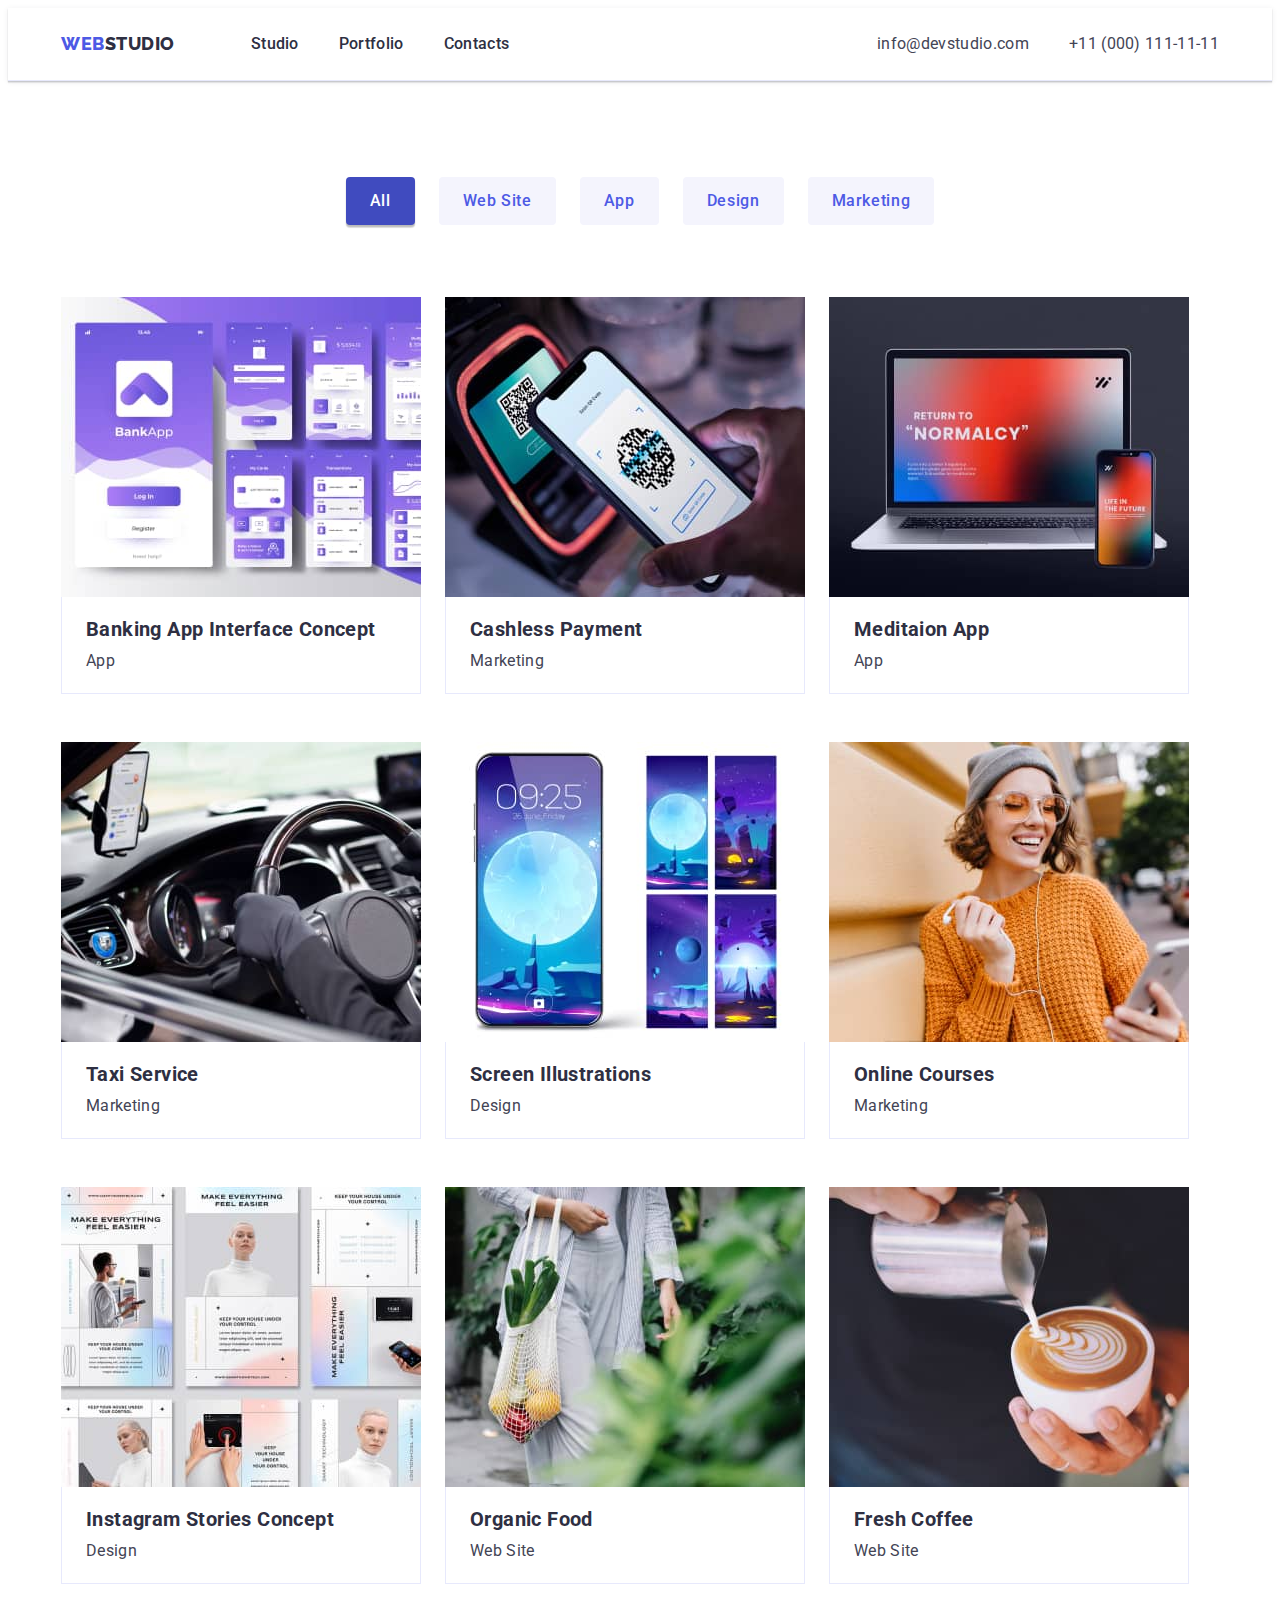
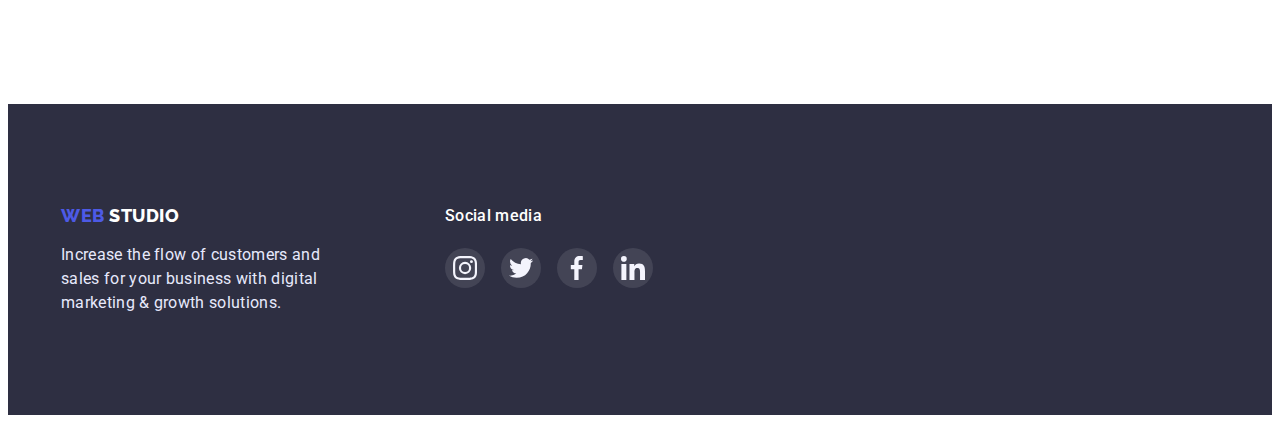
==== portfolio.html @ e4540e3c "Initial commit" ====
<!DOCTYPE html>
<html lang="en">
	<head>
		<meta charset="UTF-8" />
		<meta http-equiv="X-UA-Compatible" content="IE=edge" />
		<meta name="viewport" content="width=device-width, initial-scale=1.0" />
		<title>WebStudio</title>
		<link rel="preconnect" href="https://fonts.googleapis.com" />
		<link rel="preconnect" href="https://fonts.gstatic.com" crossorigin />
		<link
			href="https://fonts.googleapis.com/css2?family=Raleway:wght@800&family=Roboto:wght@400;500;700;900&display=swap"
			rel="stylesheet"
		/>
		<link
			rel="stylesheet"
			href="https://cdnjs.cloudflare.com/ajax/libs/modern-normalize/1.1.0/modern-normalize.min.css"
			integrity="sha512-wpPYUAdjBVSE4KJnH1VR1HeZfpl1ub8YT/NKx4PuQ5NmX2tKuGu6U/JRp5y+Y8XG2tV+wKQpNHVUX03MfMFn9Q=="
			crossorigin="anonymous"
			referrerpolicy="no-referrer"
		/>
		<link rel="stylesheet" href="./css/styles.css" />
	</head>
	<body>
		<header class="page">
			<!-- Nav Section -->

			<div class="container">
				<nav class="page-nav">
					<a class="page-nav-logo link" href="./index.html"
						><span class="first-part-logo">Web</span><span class="second-part-logo">Studio</span></a
					>
					<ul class="page-nav-list list">
						<li class="item"><a class="link" href="./index.html">Studio</a></li>
						<li class="item"><a class="link" href="./portfolio.html">Portfolio</a></li>
						<li class="item"><a class="link" href="./studio.html">Contacts</a></li>
					</ul>
				</nav>

				<!-- /Nav Section -->

				<!-- Address  -->
				<address>
					<ul class="contacts list">
						<li class="item">
							<a class="link" href="mailto:info@devstudio.com">info@devstudio.com</a>
						</li>
						<li class="item">
							<a class="link" href="tel:+110001111111">+11 (000) 111-11-11</a>
						</li>
					</ul>
				</address>
			</div>
			<!-- /Address  -->
		</header>

		<main>
			<section class="portfolio section">
				<div class="container">
					<h1 class="prtfolio-title visually-hidden">Portfolio</h1>
					<ul class="portfolio-filter list">
						<li class="item"><button class="button active" type="button">All</button></li>
						<li class="item"><button class="button" type="button">Web Site</button></li>
						<li class="item"><button class="button" type="button">App</button></li>
						<li class="item"><button class="button" type="button">Design</button></li>
						<li class="item"><button class="button" type="button">Marketing</button></li>
					</ul>

					<ul class="portfolio-list list">
						<li class="item">
							<a class="portfolio-link link" href="">
								<img src="./images/portfolio/banking.jpg" alt="banking app interface concept" width="360" />

							<div class="card-content">
								<h2 class="card-heading">Banking App Interface Concept</h2>
								<p class="card-text">App</p>
							</div>
							</a>
						</li>

						<li class="item">
							<a class="portfolio-link link" href="">
								<img src="./images/portfolio/cashless.jpg" alt="cashless payment" width="360" />

							<div class="card-content">
								<h2 class="card-heading">Cashless Payment</h2>
								<p class="card-text">Marketing</p>
							</div>
							</a>
						</li>

						<li class="item">
							<a class="portfolio-link link" href="">
								<img src="./images/portfolio/maditation.jpg" alt="meditaion app" width="360" />

							<div class="card-content">
								<h2 class="card-heading">Meditaion App</h2>
								<p class="card-text">App</p>
							</div>
							</a>
						</li>

						<li class="item">
							<a class="portfolio-link link" href="">
								<img src="./images/portfolio/taxi.jpg" alt="taxi service" width="360" />

							<div class="card-content">
								<h2 class="card-heading">Taxi Service</h2>
								<p class="card-text">Marketing</p>
							</div>
							</a>
						</li>

						<li class="item">
							<a class="portfolio-link link" href="">
								<img src="./images/portfolio/screen.jpg" alt="screen illustrations" width="360" />

							<div class="card-content">
								<h2 class="card-heading">Screen Illustrations</h2>
								<p class="card-text">Design</p>
							</div>
							</a>
						</li>

						<li class="item">
							<a class="portfolio-link link" href="">
								<img src="./images/portfolio/online.jpg" alt="online courses" width="360" />

							<div class="card-content">
								<h2 class="card-heading">Online Courses</h2>
								<p class="card-text">Marketing</p>
							</div>
							</a>
						</li>

						<li class="item">
							<a class="portfolio-link link" href="">
								<img src="./images/portfolio/instagram.jpg" alt="instagram stories concept" width="360" />

							<div class="card-content">
								<h2 class="card-heading">Instagram Stories Concept</h2>
								<p class="card-text">Design</p>
							</div>
							</a>
						</li>

						<li class="item">
							<a class="portfolio-link link" href="">
								<img src="./images/portfolio/organic.jpg" alt="organic food" width="360" />

							<div class="card-content">
								<h2 class="card-heading">Organic Food</h2>
								<p class="card-text">Web Site</p>
							</div>
							</a>
						</li>

						<li class="item">
							<a class="portfolio-link link" href="">
								<img src="./images/portfolio/fresh.jpg" alt="fresh coffee" width="360" />

							<div class="card-content">
								<h2 class="card-heading">Fresh Coffee</h2>
								<p class="card-text">Web Site</p>
							</div>
							</a>
						</li>
					</ul>
				</div>
			</section>
		</main>
		<!-- Footer -->
		<!-- Footer -->
		<footer class="footer">
			<div class="container">
				<div class="footer-information">
					<a class="page-nav-logo link" href="./index.html"
					><span class="first-part-logo">Web</span> <span class="second-part-logo">Studio</span></a
				>
				<p class="information">
					Increase the flow of customers and sales for your business with digital marketing & growth solutions.
				</p>
				</div>
				<div class="social-block ">
					<h2 class="social-block-title title">Social media</h2>
					<ul class="social-list list">
					  <li class="item"><a class="link" href="http://instagram.com"><svg class="icon" width="24px" height="24px">
						<use href="./images/icons.svg#icon-instagram"></use>
					  </svg></a></li>
					  <li class="item"><a class="link" href="http://twitter.com"><svg class="icon" width="24px" height="24px">
						<use href="./images/icons.svg#icon-twitter"></use>
					  </svg></a></li>
					  <li class="item"><a class="link" href="http://facebook.com"><svg class="icon" width="24px" height="24px">
						<use href="./images/icons.svg#icon-facebook"></use>
					  </svg></a></li>
					  <li class="item"><a class="link" href="http://linkedin.com"><svg class="icon" width="24px" height="24px">
						<use href="./images/icons.svg#icon-linkedin"></use>
					  </svg></a></li>
					</ul>
				</div>

			</div>
			
		</footer>
		<!-- /Footer -->
		<!-- /Footer -->
	</body>
</html>
---- css/styles.css ----
:root {
	--primary-bg-color: #ffffff;
	--primary-font-color: #434455;
	--secondary-font-color: #2e2f42;
	--secondary-bg-color: #2e2f42;
	--logo-color: #4d5ae5;
	--section-team-bg-color: #f4f4fd;
	--footer-inf-color: #e7e9fc;
	--active-nav-color: #404bbf;
	--accent-color: #ffffff;
	--button-secondary-border-color: #e7e9fc;
	--social-icon-bg-color: #4d5ae5;
	--clients-icon-color:#8e8f99;
	--social-list-hover-footer:#31D0AA;
	--thumb-bg-color:#f5f4fa;
}

/* Global styles */

body {
	font-family: "Roboto", sans-serif;
	font-weight: 400;
	font-size: 16px;
	color: var(--primary-font-color);
	background-color: var(--primary-bg-color);
}

.list {
	list-style: none;
	padding: 0;
	margin: 0;
}

.visually-hidden {
	position: absolute;
	white-space: nowrap;
	width: 1px;
	height: 1px;
	overflow: hidden;
	border: 0;
	padding: 0;
	clip: rect(0 0 0 0);
	clip-path: inset(50%);
	margin: -1px;
}

.link {
	text-decoration: none;
}
.container {
	margin-left: auto;
	margin-right: auto;
	width: 1158px;
	padding-right: 15px;
	padding-left: 15px;
}

.button {
	cursor: pointer;
}
h1,
h2,
h3,
p,
ul {
	margin: 0;
}
.section {
	padding-top: 96px;
	padding-bottom: 120px;
}

/* Nav Section  */
.page {

	border-bottom: 1px solid var(--footer-inf-color);
	box-shadow: 0px 2px 1px rgba(46, 47, 66, 0.08), 0px 1px 1px rgba(46, 47, 66, 0.16), 0px 1px 6px rgba(46, 47, 66, 0.08);

}
.page .container {
	display: flex;
	align-items: center;
}

.page-nav-logo {
	display: block;
	padding-top: 24px;
	padding-bottom: 24px;

	font-family: "Raleway";
	font-weight: 800;
	font-size: 18px;
	line-height: 1.3;
	letter-spacing: 0.03em;
	text-transform: uppercase;
}
.first-part-logo {
	color: var(--logo-color);
}
.second-part-logo {
	color: var(--secondary-font-color);
}

.page-nav {
	display: flex;
	align-items: center;
}
.page-nav-list {
	display: flex;
	margin-left: 76px;
}
.page-nav-list .link {
	display: block;
}
.page-nav-list .item {
	margin-right: 40px;
}
.page-nav-list .item:last-child {
	margin-right: 0;
}

.page-nav-list .link {
	display: block;
	padding-top: 24px;
	padding-bottom: 24px;

	color: var(--secondary-font-color);
	font-weight: 500;
	font-size: 16px;
	line-height: 1.5;
	letter-spacing: 0.02em;
}
.page-nav-list:hover,
.page-nav-list:focus {
	color: var(--active-nav-color);
}

/* /Nav Section  */

/* Contacts */

address {
	margin-left: auto;
}

.contacts {
	display: flex;
}

.contacts .link {
	display: block;
	padding-top: 24px;
	padding-bottom: 24px;
}
.contacts .item {
	margin-right: 40px;
}

.contacts .item:last-child {
	margin-right: 0;
}

.contacts .link {
	font-style: normal;
	font-size: 16px;
	line-height: 1.5;
	letter-spacing: 0.02em;
	color: var(--primary-font-color);
	text-decoration: none;
}

.page-nav-list .link:hover,
.page-nav-list .link:focus,
.contacts .link:hover,
.contacts .link:focus {
	color: var(--active-nav-color);
}

/* /Contacts */

/* Hero section */
.hero {
	max-width: 1440px;
  margin-left: auto;
  margin-right: auto;
  background-color: var(--secondary-bg-color);
  background-image: linear-gradient( rgba(46, 47, 66, 0.7),rgba(46, 47, 66, 0.7)),
    url(../images/hero.jpg);
  background-size: cover;
  background-repeat: no-repeat;
  background-position: center;
	
	text-align: center;
	padding-top: 188px;
	padding-bottom: 188px;
}

.hero-title {
	margin-top: 0;
	margin-bottom: 48px;
	margin-left: auto;
	margin-right: auto;
	width: 496px;
	font-size: 56px;
	line-height: 1.07;
	text-align: center;
	letter-spacing: 0.02em;
	color: var(--accent-color);
}

.hero-button {
	padding: 16px 32px;
	min-width: 105px;
	text-align: center;
	font-family: inherit;
	font-weight: 500;
	font-size: 16px;
	line-height: 1.5;
	letter-spacing: 0.04em;
	color: var(--accent-color);
	background: var(--logo-color);
	border: none;
	box-shadow: 0px 4px 4px var(--active-nav-color);
	border-radius: 4px;
	cursor: pointer;
}

.hero-button:hover,
.hero-button:focus {
	background-color: var(--active-nav-color);
}

/* /Hero section */

/* Advantages section */
.thumb {
	display: inline-flex;
	align-items: center;
	justify-content: center;
	width: 264px;
	height: 112px;
	padding-bottom: 8px;
	background-color: var(--thumb-bg-color);
}
.advantages-list {
	display: flex;
	color: var(--secondary-font-color);
}
.advantages-list .item {
	width: 264px;
}
.advantages-list .item:not(:last-child) {
	margin-right: 24px;
}
.advantages .title {
	margin-bottom: 8px;
	font-weight: 500;
	font-size: 20px;
	line-height: 1.5;
}
.advantages .text {
	font-size: 16px;
	line-height: 1.5;
}

/* /Advantages section */

/* Posibilities section */
.possibilities-list {
	display: flex;
}
.possibilities-list .item:not(:last-child) {
	margin-right: 24px;
}
.possibilities {
	padding-top: 0;
}
.possibilities-list img {
	vertical-align: bottom;
}
.possibilities-title {
	margin-bottom: 72px;
}
/* /Possibilities section */

/* Team Section */
.social {
	display: flex;
	justify-content: center;
}
.icon-item .link {
	display: flex;
	justify-content: center;
	align-items: center;
	border-radius: 50%;
	width: 40px;
	height: 40px;
	background-color: var(--social-icon-bg-color);
	fill: var(--section-team-bg-color);
}
.icon-item .link:hover,
.icon-item .link:focus {
	
	background-color: var(--active-nav-color);
}

.social .icon-item:not(:last-child) {
	margin-right: 24px;
}
.icon-item .icon {
	width: 16px;
	height: 16px;
	
}
.team-list {
	display: flex;
}

.team-list .item {
	width: 264px;
	background-color: var(--accent-color);
	box-shadow: 0px 1px 6px rgba(46, 47, 66, 0.08), 0px 1px 1px rgba(46, 47, 66, 0.16), 0px 2px 1px rgba(46, 47, 66, 0.08);
	border-radius: 0px 0px 4px 4px;
}
.team-list .list-information {
	padding: 32px 16px;
}

.team-list .item:not(:last-child) {
	margin-right: 24px;
}
.team {
	background-color: var(--section-team-bg-color);
}

.team-title {
	margin-bottom: 72px;
}

.possibilities-title,
.team-title,
.customers-title {
	font-weight: 700;
	font-size: 36px;
	line-height: 1.1;
	text-align: center;
	letter-spacing: 0.02em;
	text-transform: capitalize;
	color: var(--secondary-font-color);
}

.team-list .title {
	margin-bottom: 8px;
	font-size: 20px;
	line-height: 1.2;
	text-align: center;
	letter-spacing: 0.02em;
	color: var(--secondary-font-color);
}

.team-list .profession {
	margin-bottom: 8px;
	text-align: center;
	font-size: 16px;
	line-height: 1.5;
	letter-spacing: 0.02em;
	color: var(--primary-font-color);
}

/* /Team section */

/* Customers */

.customers-list {
	display: flex;
}
.customers-title {
	margin-bottom: 72px;
}

.customers-list .link {
	display: inline-flex;
	border: 1px solid var(--clients-icon-color);
	box-sizing: border-box;
	border-radius: 4px;
	width: 168px;
	height: 88px;
	justify-content: center;
	align-items: center;
	fill: var(--clients-icon-color);
}

.customers-list .link:hover ,
.customers-list .link:focus {
  fill: var(--active-nav-color);
  border-color: var(--active-nav-color);
}
.customers-list .item:not(:last-child) {
	margin-right: 24px;
}
 

/* /Customers Section */



/* Footer section */

.footer .page-nav-logo {
	display: inline-block;
	padding:0;
	margin-bottom: 16px;
}
.footer {
	background-color: var(--secondary-bg-color);
	
	
}

.footer .second-part-logo {
	color: var(--accent-color);
}
.footer .information {
	width: 264px;
	font-size: 16px;
	line-height: 1.5;
	letter-spacing: 0.02em;
	color: var(--footer-inf-color);
}

.social-list .link {
	display: flex;
	justify-content: center;
	align-items: center;
	width: 40px;
	height: 40px;
	fill:var(--section-team-bg-color) ;
	border-radius: 50%;
	background-color: var(--primary-font-color);
  }
  .social-list .link:hover,
  .social-list .link:focus {
	background-color:var(--social-list-hover-footer);
  }
  .footer .social-list .item:not(:last-child) {
	margin-right: 16px;
  }

  
.footer .container{
	padding:100px 0 100px 0;

	display:flex;
}
.footer .social-block{
	
	margin-left:120px;
}
  
  .social-block-title {
	
	margin-bottom: 20px;
	font-weight: 500;
	font-size: 16px;
	line-height: 1.5;
	letter-spacing: 0.02em;
	color: var(--accent-color);
  }
  
  .footer .social-list {
	display: inline-flex;
  }
/* /Footer section */

/* Portfolio section*/

.portfolio-filter {
	display: flex;
	justify-content: center;
}
.portfolio-filter .item:not(:last-child) {
	margin-right: 24px;
}
.portfolio-filter {
	margin-bottom: 72px;
}

.portfolio .button {
	text-align: center;
	font-family: inherit;
	font-weight: 500;
	font-size: 16px;
	line-height: 1.5;
	letter-spacing: 0.04em;
	padding: 12px 24px;
	background-color: var(--section-team-bg-color);
	color: var(--logo-color);
	border-radius: 4px;
	border: none;
	cursor: pointer;
}

.portfolio .active {
	color: var(--accent-color);
	background-color: var(--active-nav-color);
	box-shadow: 0px 3px 1px rgba(0, 0, 0, 0.1), 0px 2px 1px rgba(0, 0, 0, 0.08), 0px 2px 2px rgba(0, 0, 0, 0.12);
}

.portfolio .button:hover,
.portfolio .button:focus {
	color: var(--accent-color);
	background-color: var(--active-nav-color);
	box-shadow: 0px 3px 1px rgba(0, 0, 0, 0.1), 0px 2px 1px rgba(0, 0, 0, 0.08), 0px 2px 2px rgba(0, 0, 0, 0.12);
}
.portfolio-list img {
	vertical-align: bottom;
}
.portfolio-list {
	display: flex;
	flex-wrap: wrap;
}
.portfolio-list .item {
	width: 360px;
	margin-right: 24px;
	margin-bottom: 48px;
}

.portfolio-list .item:hover,
.portfolio-list .item:focus {
 box-shadow: 0px 1px 6px rgba(46, 47, 66, 0.08), 0px 1px 1px rgba(46, 47, 66, 0.16), 0px 2px 1px rgba(46, 47, 66, 0.08);

}
.card-content {
	border: 1px solid var(--button-secondary-border-color);
	border-top: none;
	padding-top: 20px;
	padding-bottom: 20px;
	padding-right: 24px;
	padding-left: 24px;
}
.portfolio-list .item:nth-child(3n) {
	margin-right: 0;
}
.portfolio-list .item:nth-last-child(-n + 3) {
	margin-bottom: 0;
}

.portfolio .card-heading {
	font-size: 20px;
	line-height: 1.2;
	letter-spacing: 0.02em;
	color: var(--secondary-font-color);
	margin-bottom: 8px;
}

.portfolio .card-text {
	font-size: 16px;
	line-height: 1.5;
	letter-spacing: 0.02em;
	color: var(--primary-font-color);
}

/* /Portfolio section*/
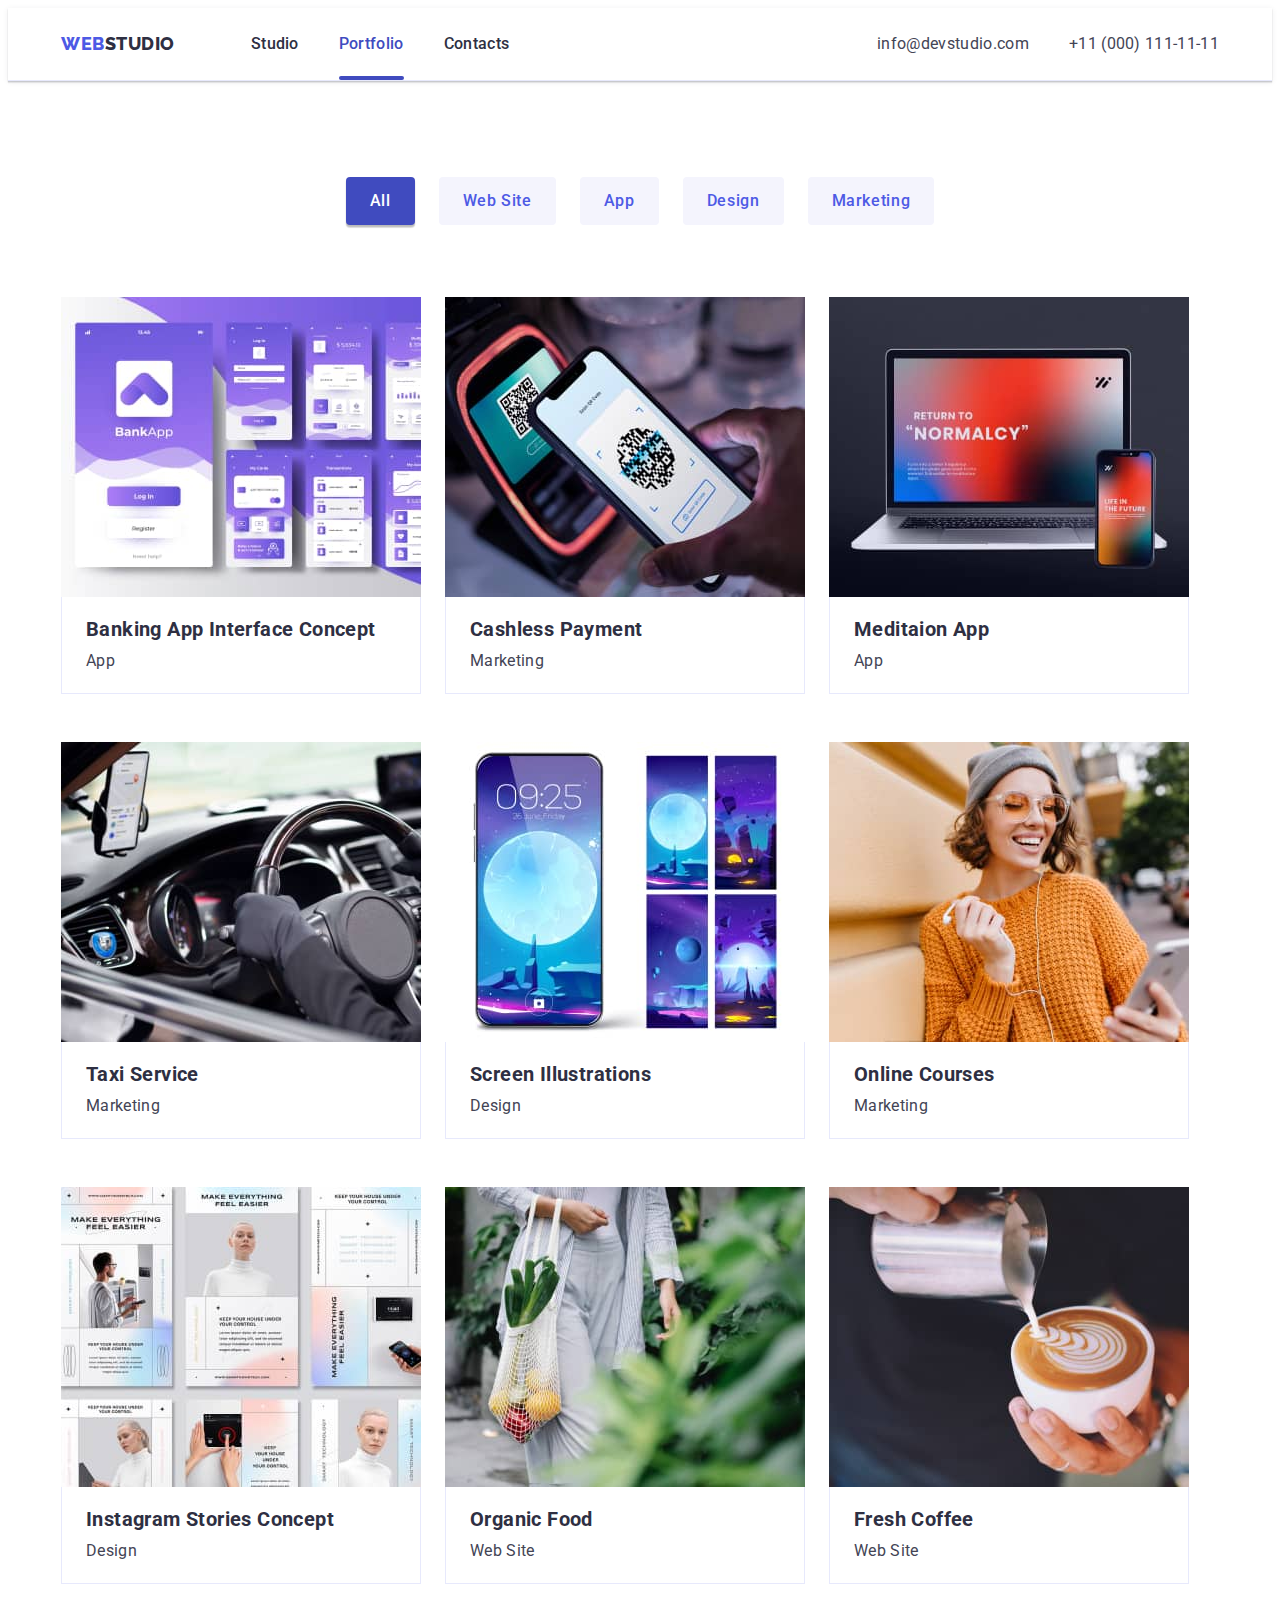
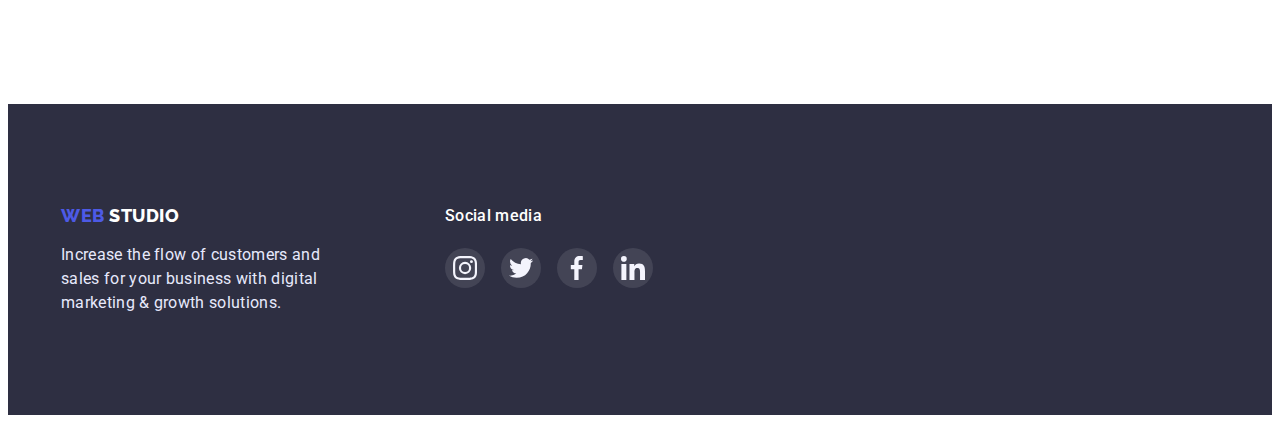
==== commit 4c264ed5: "create modal window" ====
--- a/portfolio.html
+++ b/portfolio.html
@@ -31,7 +31,7 @@
 					>
 					<ul class="page-nav-list list">
 						<li class="item"><a class="link" href="./index.html">Studio</a></li>
-						<li class="item"><a class="link" href="./portfolio.html">Portfolio</a></li>
+						<li class="item"><a class="link current" href="./portfolio.html">Portfolio</a></li>
 						<li class="item"><a class="link" href="./studio.html">Contacts</a></li>
 					</ul>
 				</nav>
--- a/css/styles.css
+++ b/css/styles.css
@@ -13,6 +13,7 @@
 	--clients-icon-color:#8e8f99;
 	--social-list-hover-footer:#31D0AA;
 	--thumb-bg-color:#f5f4fa;
+	--modal-bg-color:#FCFCFC;
 }
 
 /* Global styles */
@@ -77,6 +78,7 @@
 	box-shadow: 0px 2px 1px rgba(46, 47, 66, 0.08), 0px 1px 1px rgba(46, 47, 66, 0.16), 0px 1px 6px rgba(46, 47, 66, 0.08);
 
 }
+
 .page .container {
 	display: flex;
 	align-items: center;
@@ -129,12 +131,28 @@
 	font-size: 16px;
 	line-height: 1.5;
 	letter-spacing: 0.02em;
-}
-.page-nav-list:hover,
-.page-nav-list:focus {
-	color: var(--active-nav-color);
-}
-
+
+	transition: color 250ms cubic-bezier(0.4, 0, 0.2, 1);
+}
+
+.page-nav-list .link.current{
+	position:relative;
+	color:var(--active-nav-color)
+}
+.link.current::after{
+	position:absolute;
+	bottom:0;
+	left:0;
+
+	content:'';
+	display:block;
+
+	width:100%;
+	height:4px;
+	border-radius:4px;
+
+	background-color:var(--active-nav-color);
+}
 /* /Nav Section  */
 
 /* Contacts */
@@ -166,7 +184,8 @@
 	line-height: 1.5;
 	letter-spacing: 0.02em;
 	color: var(--primary-font-color);
-	text-decoration: none;
+
+	transition: color 250ms cubic-bezier(0.4, 0, 0.2, 1);
 }
 
 .page-nav-list .link:hover,
@@ -297,6 +316,8 @@
 	height: 40px;
 	background-color: var(--social-icon-bg-color);
 	fill: var(--section-team-bg-color);
+	transition: background-color 250ms cubic-bezier(0.4, 0, 0.2, 1),
+    fill 250ms cubic-bezier(0.4, 0, 0.2, 1);
 }
 .icon-item .link:hover,
 .icon-item .link:focus {
@@ -388,6 +409,8 @@
 	justify-content: center;
 	align-items: center;
 	fill: var(--clients-icon-color);
+	transition: fill 250ms cubic-bezier(0.4, 0, 0.2, 1),
+    border-color 250ms cubic-bezier(0.4, 0, 0.2, 1);
 }
 
 .customers-list .link:hover ,
@@ -437,6 +460,8 @@
 	fill:var(--section-team-bg-color) ;
 	border-radius: 50%;
 	background-color: var(--primary-font-color);
+	transition: background-color 250ms cubic-bezier(0.4, 0, 0.2, 1);
+
   }
   .social-list .link:hover,
   .social-list .link:focus {
@@ -561,3 +586,60 @@
 }
 
 /* /Portfolio section*/
+
+/* Modal window */
+.backdrop{
+	position:fixed;
+	top:0;
+	left:0;
+	width:100%;
+	height:100%;
+	background: rgba(0, 0, 0, 0.2);
+	transition: opacity 250ms cubic-bezier(0.4, 0, 0.2, 1),
+    visibility 250ms cubic-bezier(0.4, 0, 0.2, 1);
+
+}
+.backdrop.is-hidden{
+	opacity:0;
+	pointer-events:none;
+	visibility: hidden;
+}
+.backdrop.is-hidden .modal{
+	transform: translate(-50%, -50%) scale(1);
+}
+
+.modal{
+	position: absolute;
+	top: 50%;
+	left: 50%;
+	min-width: 408px;
+	min-height: 576px;
+	padding: 8px;
+	transform: translate(-50%, -50%) scale(1);
+
+	background: var(--modal-bg-color);
+box-shadow: 0px 1px 1px rgba(0, 0, 0, 0.14), 0px 1px 3px rgba(0, 0, 0, 0.12), 0px 2px 1px rgba(0, 0, 0, 0.2);
+border-radius: 4px;
+transition: transform 250ms cubic-bezier(0.4, 0, 0.2, 1)
+
+}
+
+.close-btn{
+	position: absolute;
+	top: 24px;
+	right: 24px;
+	border-radius: 50%;
+	width: 24px;
+	height: 24px;
+    background: var(--button-secondary-border-color);
+	border: 1px solid rgba(0, 0, 0, 0.1);
+
+}
+
+.close-icon{
+	position: absolute;
+	top: 50%;
+	left: 50%;
+	transform: translate(-50%, -50%);
+
+}
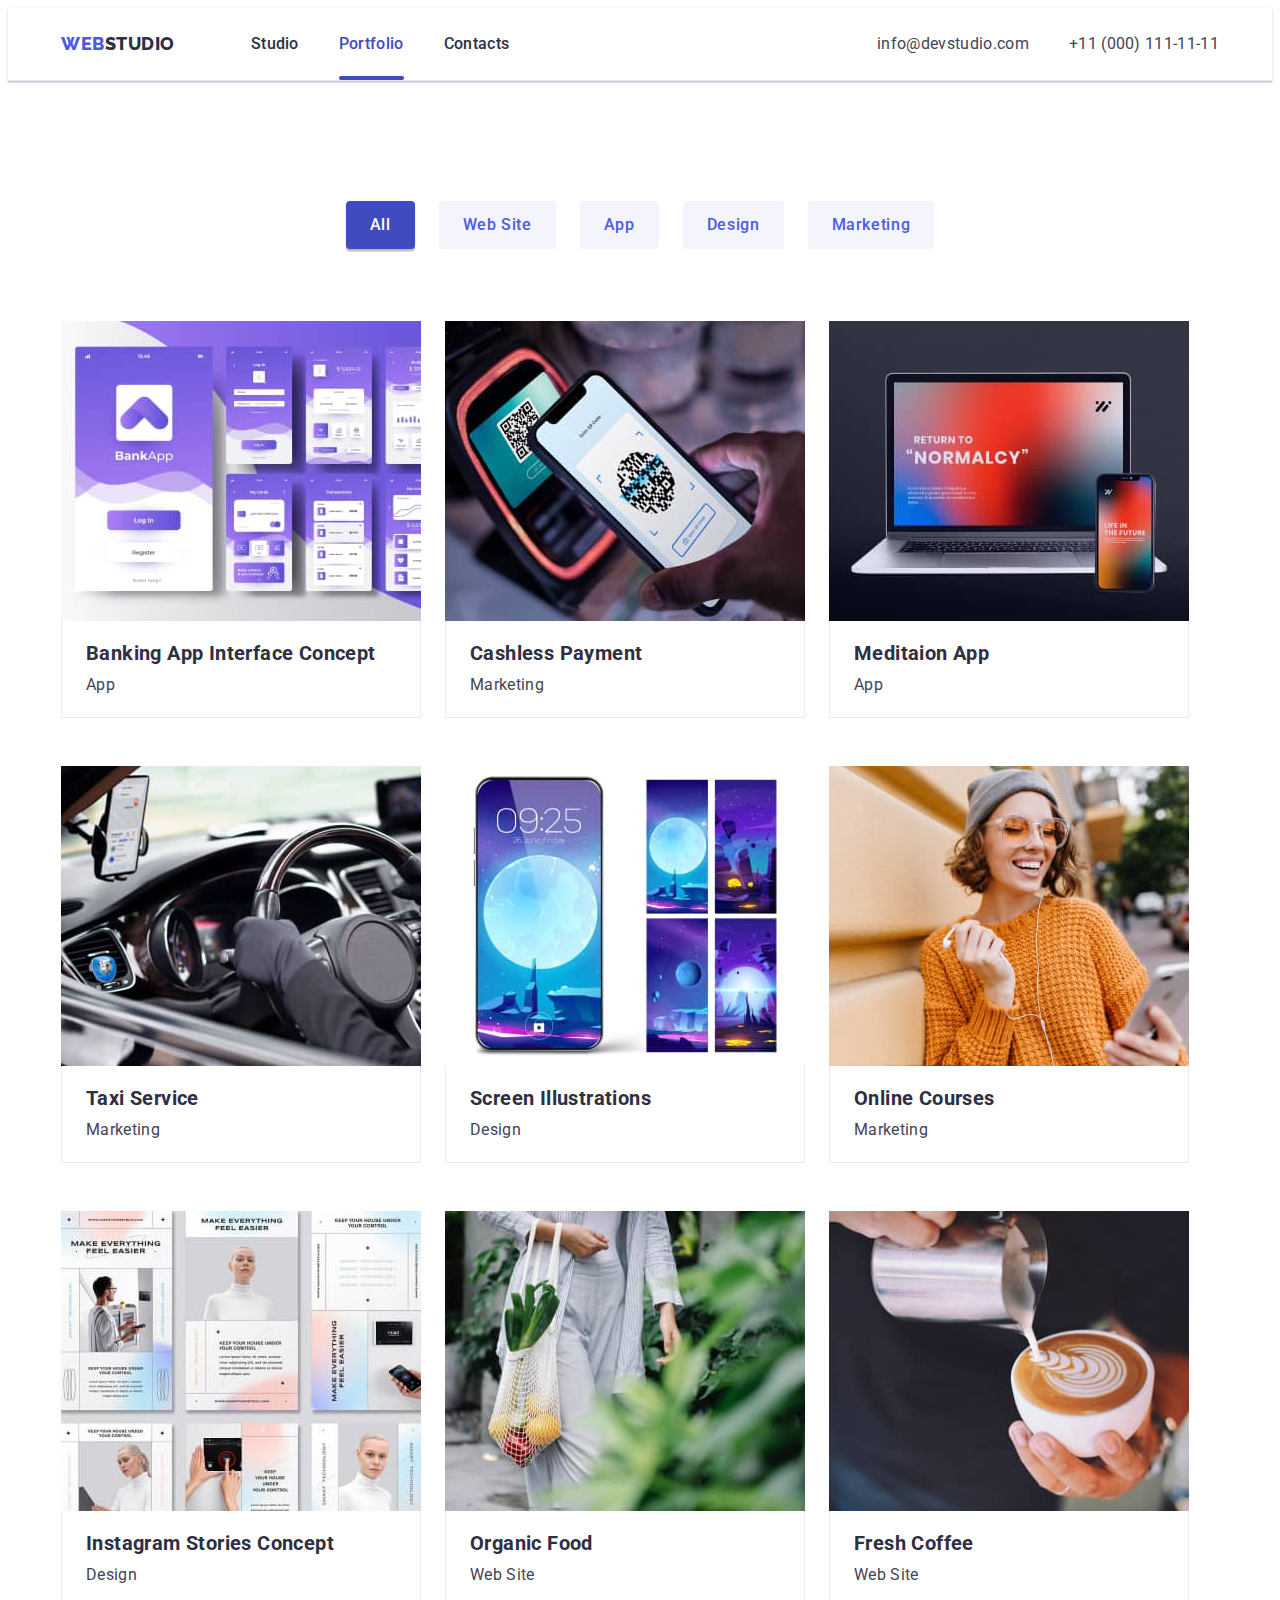
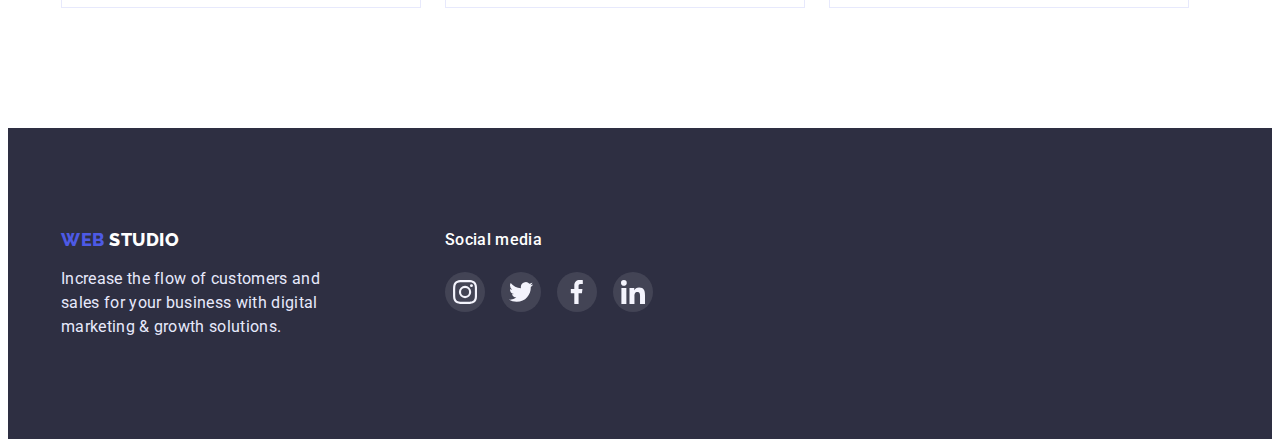
==== commit 3650595d: "finished hw 05" ====
--- a/portfolio.html
+++ b/portfolio.html
@@ -21,7 +21,7 @@
 		<link rel="stylesheet" href="./css/styles.css" />
 	</head>
 	<body>
-		<header class="page">
+		<header class="page line">
 			<!-- Nav Section -->
 
 			<div class="container">
@@ -58,150 +58,217 @@
 				<div class="container">
 					<h1 class="prtfolio-title visually-hidden">Portfolio</h1>
 					<ul class="portfolio-filter list">
-						<li class="item"><button class="button active" type="button">All</button></li>
-						<li class="item"><button class="button" type="button">Web Site</button></li>
-						<li class="item"><button class="button" type="button">App</button></li>
-						<li class="item"><button class="button" type="button">Design</button></li>
-						<li class="item"><button class="button" type="button">Marketing</button></li>
-					</ul>
+						<li class="item"><button class="button active" type="button" >All</button></li>
+						<li class="item"><button class="button" type="button" >Web Site</button></li>
+						<li class="item"><button class="button" type="button" >App</button></li>
+						<li class="item"><button class="button" type="button" >Design</button></li>
+						<li class="item"><button class="button" type="button" >Marketing</button></li>
+					</ul>
+					
 
 					<ul class="portfolio-list list">
 						<li class="item">
-							<a class="portfolio-link link" href="">
-								<img src="./images/portfolio/banking.jpg" alt="banking app interface concept" width="360" />
-
-							<div class="card-content">
-								<h2 class="card-heading">Banking App Interface Concept</h2>
-								<p class="card-text">App</p>
-							</div>
-							</a>
-						</li>
-
-						<li class="item">
-							<a class="portfolio-link link" href="">
-								<img src="./images/portfolio/cashless.jpg" alt="cashless payment" width="360" />
-
-							<div class="card-content">
-								<h2 class="card-heading">Cashless Payment</h2>
-								<p class="card-text">Marketing</p>
-							</div>
-							</a>
-						</li>
-
-						<li class="item">
-							<a class="portfolio-link link" href="">
-								<img src="./images/portfolio/maditation.jpg" alt="meditaion app" width="360" />
-
-							<div class="card-content">
-								<h2 class="card-heading">Meditaion App</h2>
-								<p class="card-text">App</p>
-							</div>
-							</a>
-						</li>
-
-						<li class="item">
-							<a class="portfolio-link link" href="">
-								<img src="./images/portfolio/taxi.jpg" alt="taxi service" width="360" />
-
-							<div class="card-content">
-								<h2 class="card-heading">Taxi Service</h2>
-								<p class="card-text">Marketing</p>
-							</div>
-							</a>
-						</li>
-
-						<li class="item">
-							<a class="portfolio-link link" href="">
-								<img src="./images/portfolio/screen.jpg" alt="screen illustrations" width="360" />
-
-							<div class="card-content">
-								<h2 class="card-heading">Screen Illustrations</h2>
-								<p class="card-text">Design</p>
-							</div>
-							</a>
-						</li>
-
-						<li class="item">
-							<a class="portfolio-link link" href="">
-								<img src="./images/portfolio/online.jpg" alt="online courses" width="360" />
-
-							<div class="card-content">
-								<h2 class="card-heading">Online Courses</h2>
-								<p class="card-text">Marketing</p>
-							</div>
-							</a>
-						</li>
-
-						<li class="item">
-							<a class="portfolio-link link" href="">
-								<img src="./images/portfolio/instagram.jpg" alt="instagram stories concept" width="360" />
-
-							<div class="card-content">
-								<h2 class="card-heading">Instagram Stories Concept</h2>
-								<p class="card-text">Design</p>
-							</div>
-							</a>
-						</li>
-
-						<li class="item">
-							<a class="portfolio-link link" href="">
-								<img src="./images/portfolio/organic.jpg" alt="organic food" width="360" />
-
-							<div class="card-content">
-								<h2 class="card-heading">Organic Food</h2>
-								<p class="card-text">Web Site</p>
-							</div>
-							</a>
-						</li>
-
-						<li class="item">
-							<a class="portfolio-link link" href="">
-								<img src="./images/portfolio/fresh.jpg" alt="fresh coffee" width="360" />
-
-							<div class="card-content">
-								<h2 class="card-heading">Fresh Coffee</h2>
-								<p class="card-text">Web Site</p>
-							</div>
+							<a class="link" href="http://" target="_blank" rel="noreferrer noopener">
+								<div class="product-thumb">
+									<img src="./images/portfolio/banking.jpg" alt="banking app interface concept" width="360" />
+									<div class="product-overlay">
+										<p class="thumb-description">
+											14 Stylish and User-Friendly App Design Concepts · Task Manager App · Calorie Tracker App · Exotic
+											Fruit Ecommerce App · Cloud Storage App
+										</p>
+									</div>
+								</div>
+								<div class="card-content">
+									<h2 class="card-heading">Banking App Interface Concept</h2>
+									<p class="card-text">App</p>
+								</div>
+							</a>
+						</li>
+						<li class="item">
+							<a class="link" href="http://" target="_blank" rel="noreferrer noopener">
+								<div class="product-thumb">
+									<img src="./images/portfolio/cashless.jpg" alt="cashless payment" width="360" />
+									<div class="product-overlay">
+										<p class="thumb-description">
+											14 Stylish and User-Friendly App Design Concepts · Task Manager App · Calorie Tracker App · Exotic
+											Fruit Ecommerce App · Cloud Storage App
+										</p>
+									</div>
+								</div>
+								<div class="card-content">
+									<h2 class="card-heading">Cashless Payment</h2>
+									<p class="card-text">Marketing</p>
+								</div>
+							</a>
+						</li>
+						<li class="item">
+							<a class="link" href="http://" target="_blank" rel="noreferrer noopener">
+								<div class="product-thumb">
+									<img src="./images/portfolio/maditation.jpg" alt="meditaion app" width="360" />
+									<div class="product-overlay">
+										<p class="thumb-description">
+											14 Stylish and User-Friendly App Design Concepts · Task Manager App · Calorie Tracker App · Exotic
+											Fruit Ecommerce App · Cloud Storage App
+										</p>
+									</div>
+								</div>
+
+								<div class="card-content">
+									<h2 class="card-heading">Meditaion App</h2>
+									<p class="card-text">App</p>
+								</div>
+							</a>
+						</li>
+						<li class="item">
+							<a class="link" href="http://" target="_blank" rel="noreferrer noopener">
+								<div class="product-thumb">
+									<img src="./images/portfolio/taxi.jpg" alt="taxi service" width="360" />
+									<div class="product-overlay">
+										<p class="thumb-description">
+											14 Stylish and User-Friendly App Design Concepts · Task Manager App · Calorie Tracker App · Exotic
+											Fruit Ecommerce App · Cloud Storage App
+										</p>
+									</div>
+								</div>
+
+								<div class="card-content">
+									<h2 class="card-heading">Taxi Service</h2>
+									<p class="card-text">Marketing</p>
+								</div>
+							</a>
+						</li>
+						<li class="item">
+							<a class="link" href="http://" target="_blank" rel="noreferrer noopener">
+								<div class="product-thumb">
+									<img src="./images/portfolio/screen.jpg" alt="screen illustrations" width="360" />
+									<div class="product-overlay">
+										<p class="thumb-description">
+											14 Stylish and User-Friendly App Design Concepts · Task Manager App · Calorie Tracker App · Exotic
+											Fruit Ecommerce App · Cloud Storage App
+										</p>
+									</div>
+								</div>
+
+								<div class="card-content">
+									<h2 class="card-heading">Screen Illustrations</h2>
+									<p class="card-text">Design</p>
+								</div>
+							</a>
+						</li>
+						<li class="item">
+							<a class="link" href="http://" target="_blank" rel="noreferrer noopener">
+								<div class="product-thumb">
+									<img src="./images/portfolio/online.jpg" alt="online courses" width="360" />
+									<div class="product-overlay">
+										<p class="thumb-description">
+											14 Stylish and User-Friendly App Design Concepts · Task Manager App · Calorie Tracker App · Exotic
+											Fruit Ecommerce App · Cloud Storage App
+										</p>
+									</div>
+								</div>
+
+								<div class="card-content">
+									<h2 class="card-heading">Online Courses</h2>
+									<p class="card-text">Marketing</p>
+								</div>
+							</a>
+						</li>
+						<li class="item">
+							<a class="link" href="http://" target="_blank" rel="noreferrer noopener">
+								<div class="product-thumb">
+									<img src="./images/portfolio/instagram.jpg" alt="instagram stories concept" width="360" />
+									<div class="product-overlay">
+										<p class="thumb-description">
+											14 Stylish and User-Friendly App Design Concepts · Task Manager App · Calorie Tracker App · Exotic
+											Fruit Ecommerce App · Cloud Storage App
+										</p>
+									</div>
+								</div>
+
+								<div class="card-content">
+									<h2 class="card-heading">Instagram Stories Concept</h2>
+									<p class="card-text">Design</p>
+								</div>
+							</a>
+						</li>
+						<li class="item">
+							<a class="link" href="http://" target="_blank" rel="noreferrer noopener">
+								<div class="product-thumb">
+									<img src="./images/portfolio/organic.jpg" alt="organic food" width="360" />
+									<div class="product-overlay">
+										<p class="thumb-description">
+											14 Stylish and User-Friendly App Design Concepts · Task Manager App · Calorie Tracker App · Exotic
+											Fruit Ecommerce App · Cloud Storage App
+										</p>
+									</div>
+								</div>
+								<div class="card-content">
+									<h2 class="card-heading">Organic Food</h2>
+									<p class="card-text">Web Site</p>
+								</div>
+							</a>
+						</li>
+						<li class="item">
+							<a class="link" href="http://" target="_blank" rel="noreferrer noopener">
+								<div class="product-thumb">
+									<img src="./images/portfolio/fresh.jpg" alt="fresh coffee" width="360" />
+									<div class="product-overlay">
+										<p class="thumb-description">
+											14 Stylish and User-Friendly App Design Concepts · Task Manager App · Calorie Tracker App · Exotic
+											Fruit Ecommerce App · Cloud Storage App
+										</p>
+									</div>
+								</div>
+								<div class="card-content">
+									<h2 class="card-heading">Fresh Coffee</h2>
+									<p class="card-text">Web Site</p>
+								</div>
 							</a>
 						</li>
 					</ul>
 				</div>
 			</section>
 		</main>
-		<!-- Footer -->
+		
 		<!-- Footer -->
 		<footer class="footer">
 			<div class="container">
 				<div class="footer-information">
 					<a class="page-nav-logo link" href="./index.html"
-					><span class="first-part-logo">Web</span> <span class="second-part-logo">Studio</span></a
-				>
-				<p class="information">
-					Increase the flow of customers and sales for your business with digital marketing & growth solutions.
-				</p>
+						><span class="first-part-logo">Web</span> <span class="second-part-logo">Studio</span></a
+					>
+					<p class="information">
+						Increase the flow of customers and sales for your business with digital marketing & growth solutions.
+					</p>
 				</div>
-				<div class="social-block ">
+				<div class="social-block">
 					<h2 class="social-block-title title">Social media</h2>
 					<ul class="social-list list">
-					  <li class="item"><a class="link" href="http://instagram.com"><svg class="icon" width="24px" height="24px">
-						<use href="./images/icons.svg#icon-instagram"></use>
-					  </svg></a></li>
-					  <li class="item"><a class="link" href="http://twitter.com"><svg class="icon" width="24px" height="24px">
-						<use href="./images/icons.svg#icon-twitter"></use>
-					  </svg></a></li>
-					  <li class="item"><a class="link" href="http://facebook.com"><svg class="icon" width="24px" height="24px">
-						<use href="./images/icons.svg#icon-facebook"></use>
-					  </svg></a></li>
-					  <li class="item"><a class="link" href="http://linkedin.com"><svg class="icon" width="24px" height="24px">
-						<use href="./images/icons.svg#icon-linkedin"></use>
-					  </svg></a></li>
+						<li class="item"
+							><a class="link" href="http://instagram.com"
+								><svg class="icon" width="24px" height="24px">
+									<use href="./images/icons.svg#icon-instagram"></use></svg></a
+						></li>
+						<li class="item"
+							><a class="link" href="http://twitter.com"
+								><svg class="icon" width="24px" height="24px">
+									<use href="./images/icons.svg#icon-twitter"></use></svg></a
+						></li>
+						<li class="item"
+							><a class="link" href="http://facebook.com"
+								><svg class="icon" width="24px" height="24px">
+									<use href="./images/icons.svg#icon-facebook"></use></svg></a
+						></li>
+						<li class="item"
+							><a class="link" href="http://linkedin.com"
+								><svg class="icon" width="24px" height="24px">
+									<use href="./images/icons.svg#icon-linkedin"></use></svg></a
+						></li>
 					</ul>
 				</div>
-
 			</div>
-			
 		</footer>
 		<!-- /Footer -->
-		<!-- /Footer -->
+		
 	</body>
 </html>
--- a/css/styles.css
+++ b/css/styles.css
@@ -14,11 +14,13 @@
 	--social-list-hover-footer:#31D0AA;
 	--thumb-bg-color:#f5f4fa;
 	--modal-bg-color:#FCFCFC;
+	--product-overlay-bg-color:#4D5AE5;
 }
 
 /* Global styles */
 
 body {
+	
 	font-family: "Roboto", sans-serif;
 	font-weight: 400;
 	font-size: 16px;
@@ -49,16 +51,12 @@
 	text-decoration: none;
 }
 .container {
-	margin-left: auto;
-	margin-right: auto;
-	width: 1158px;
-	padding-right: 15px;
-	padding-left: 15px;
-}
-
-.button {
-	cursor: pointer;
-}
+	margin: 0 auto;
+	max-width: 1158px;
+	padding:0 15px;
+}
+
+
 h1,
 h2,
 h3,
@@ -67,16 +65,15 @@
 	margin: 0;
 }
 .section {
-	padding-top: 96px;
+	padding-top: 120px;
 	padding-bottom: 120px;
 }
 
 /* Nav Section  */
-.page {
-
-	border-bottom: 1px solid var(--footer-inf-color);
+.line {
+    border-bottom: 1px solid var(--footer-inf-color);
 	box-shadow: 0px 2px 1px rgba(46, 47, 66, 0.08), 0px 1px 1px rgba(46, 47, 66, 0.16), 0px 1px 6px rgba(46, 47, 66, 0.08);
-
+    
 }
 
 .page .container {
@@ -242,12 +239,14 @@
 	box-shadow: 0px 4px 4px var(--active-nav-color);
 	border-radius: 4px;
 	cursor: pointer;
+	transition: background-color 250ms cubic-bezier(0.4, 0, 0.2, 1);
 }
 
 .hero-button:hover,
 .hero-button:focus {
 	background-color: var(--active-nav-color);
 }
+
 
 /* /Hero section */
 
@@ -258,7 +257,7 @@
 	justify-content: center;
 	width: 264px;
 	height: 112px;
-	padding-bottom: 8px;
+	margin-bottom: 8px;
 	background-color: var(--thumb-bg-color);
 }
 .advantages-list {
@@ -343,9 +342,12 @@
 	box-shadow: 0px 1px 6px rgba(46, 47, 66, 0.08), 0px 1px 1px rgba(46, 47, 66, 0.16), 0px 2px 1px rgba(46, 47, 66, 0.08);
 	border-radius: 0px 0px 4px 4px;
 }
+
 .team-list .list-information {
 	padding: 32px 16px;
-}
+	
+}
+
 
 .team-list .item:not(:last-child) {
 	margin-right: 24px;
@@ -523,6 +525,9 @@
 	border-radius: 4px;
 	border: none;
 	cursor: pointer;
+	transition: color 250ms cubic-bezier(0.4, 0, 0.2, 1),
+    box-shadow 250ms cubic-bezier(0.4, 0, 0.2, 1),
+    background-color 250ms cubic-bezier(0.4, 0, 0.2, 1);
 }
 
 .portfolio .active {
@@ -537,6 +542,40 @@
 	background-color: var(--active-nav-color);
 	box-shadow: 0px 3px 1px rgba(0, 0, 0, 0.1), 0px 2px 1px rgba(0, 0, 0, 0.08), 0px 2px 2px rgba(0, 0, 0, 0.12);
 }
+
+.product-thumb{
+	position: relative;
+	overflow:hidden;
+}
+
+.product-overlay{
+	position: absolute;
+	top: 0;
+    left: 0;
+	width: 100%;
+	height: 100%;
+	
+	background-color: var(--product-overlay-bg-color);
+
+	transform: translateY(100%);
+	transition: transform 250ms cubic-bezier(0.4, 0, 0.2, 1);
+}
+
+.portfolio-list .link:hover .product-overlay,
+.portfolio-list .link:focus .product-overlay {
+	transform:translateY(0);
+}
+
+.thumb-description{
+	position: absolute;
+	padding:40px 32px;
+	color: var(--section-team-bg-color);
+	font-size: 16px;
+	line-height: 1.5;
+	letter-spacing: 0.02em;
+	z-index: 2;
+}
+
 .portfolio-list img {
 	vertical-align: bottom;
 }
@@ -550,8 +589,14 @@
 	margin-bottom: 48px;
 }
 
-.portfolio-list .item:hover,
-.portfolio-list .item:focus {
+.portfolio-list .link {
+	display: block;
+	transition: box-shadow 250ms cubic-bezier(0.4, 0, 0.2, 1);
+	
+	color: inherit;
+}
+.portfolio-list .link:hover,
+.portfolio-list .link:focus {
  box-shadow: 0px 1px 6px rgba(46, 47, 66, 0.08), 0px 1px 1px rgba(46, 47, 66, 0.16), 0px 2px 1px rgba(46, 47, 66, 0.08);
 
 }
@@ -586,6 +631,7 @@
 }
 
 /* /Portfolio section*/
+
 
 /* Modal window */
 .backdrop{
@@ -605,41 +651,55 @@
 	visibility: hidden;
 }
 .backdrop.is-hidden .modal{
-	transform: translate(-50%, -50%) scale(1);
+	transform: translate(-50%, -50%);
 }
 
 .modal{
 	position: absolute;
 	top: 50%;
 	left: 50%;
-	min-width: 408px;
+	transform: translate(-50%, -50%) scale(1);
+    
+	max-width: 408px;
 	min-height: 576px;
-	padding: 8px;
-	transform: translate(-50%, -50%) scale(1);
+	padding: 204px;
 
 	background: var(--modal-bg-color);
-box-shadow: 0px 1px 1px rgba(0, 0, 0, 0.14), 0px 1px 3px rgba(0, 0, 0, 0.12), 0px 2px 1px rgba(0, 0, 0, 0.2);
-border-radius: 4px;
-transition: transform 250ms cubic-bezier(0.4, 0, 0.2, 1)
+	box-shadow: 0px 1px 1px rgba(0, 0, 0, 0.14), 0px 1px 3px rgba(0, 0, 0, 0.12), 0px 2px 1px rgba(0, 0, 0, 0.2);
+	border-radius: 4px;
+	transition: transform 250ms cubic-bezier(0.4, 0, 0.2, 1)
 
 }
 
 .close-btn{
 	position: absolute;
+	padding: 8px;
 	top: 24px;
 	right: 24px;
 	border-radius: 50%;
+
 	width: 24px;
 	height: 24px;
+
     background: var(--button-secondary-border-color);
 	border: 1px solid rgba(0, 0, 0, 0.1);
-
-}
-
-.close-icon{
-	position: absolute;
-	top: 50%;
-	left: 50%;
-	transform: translate(-50%, -50%);
-
-}
+	cursor: pointer;
+    transition: background-color 250ms cubic-bezier(0.4, 0, 0.2, 1),
+		fill 250ms cubic-bezier(0.4, 0, 0.2, 1);
+}
+.close-btn:hover,
+.close-btn:focus{
+	background-color: var(--active-nav-color);
+}
+ .close-icon{
+	display: flex;
+	align-items: center;
+	justify-content: center;
+	
+	
+}
+
+.close-icon:hover,
+.close-icon:focus{
+  fill:var(--accent-color);
+}